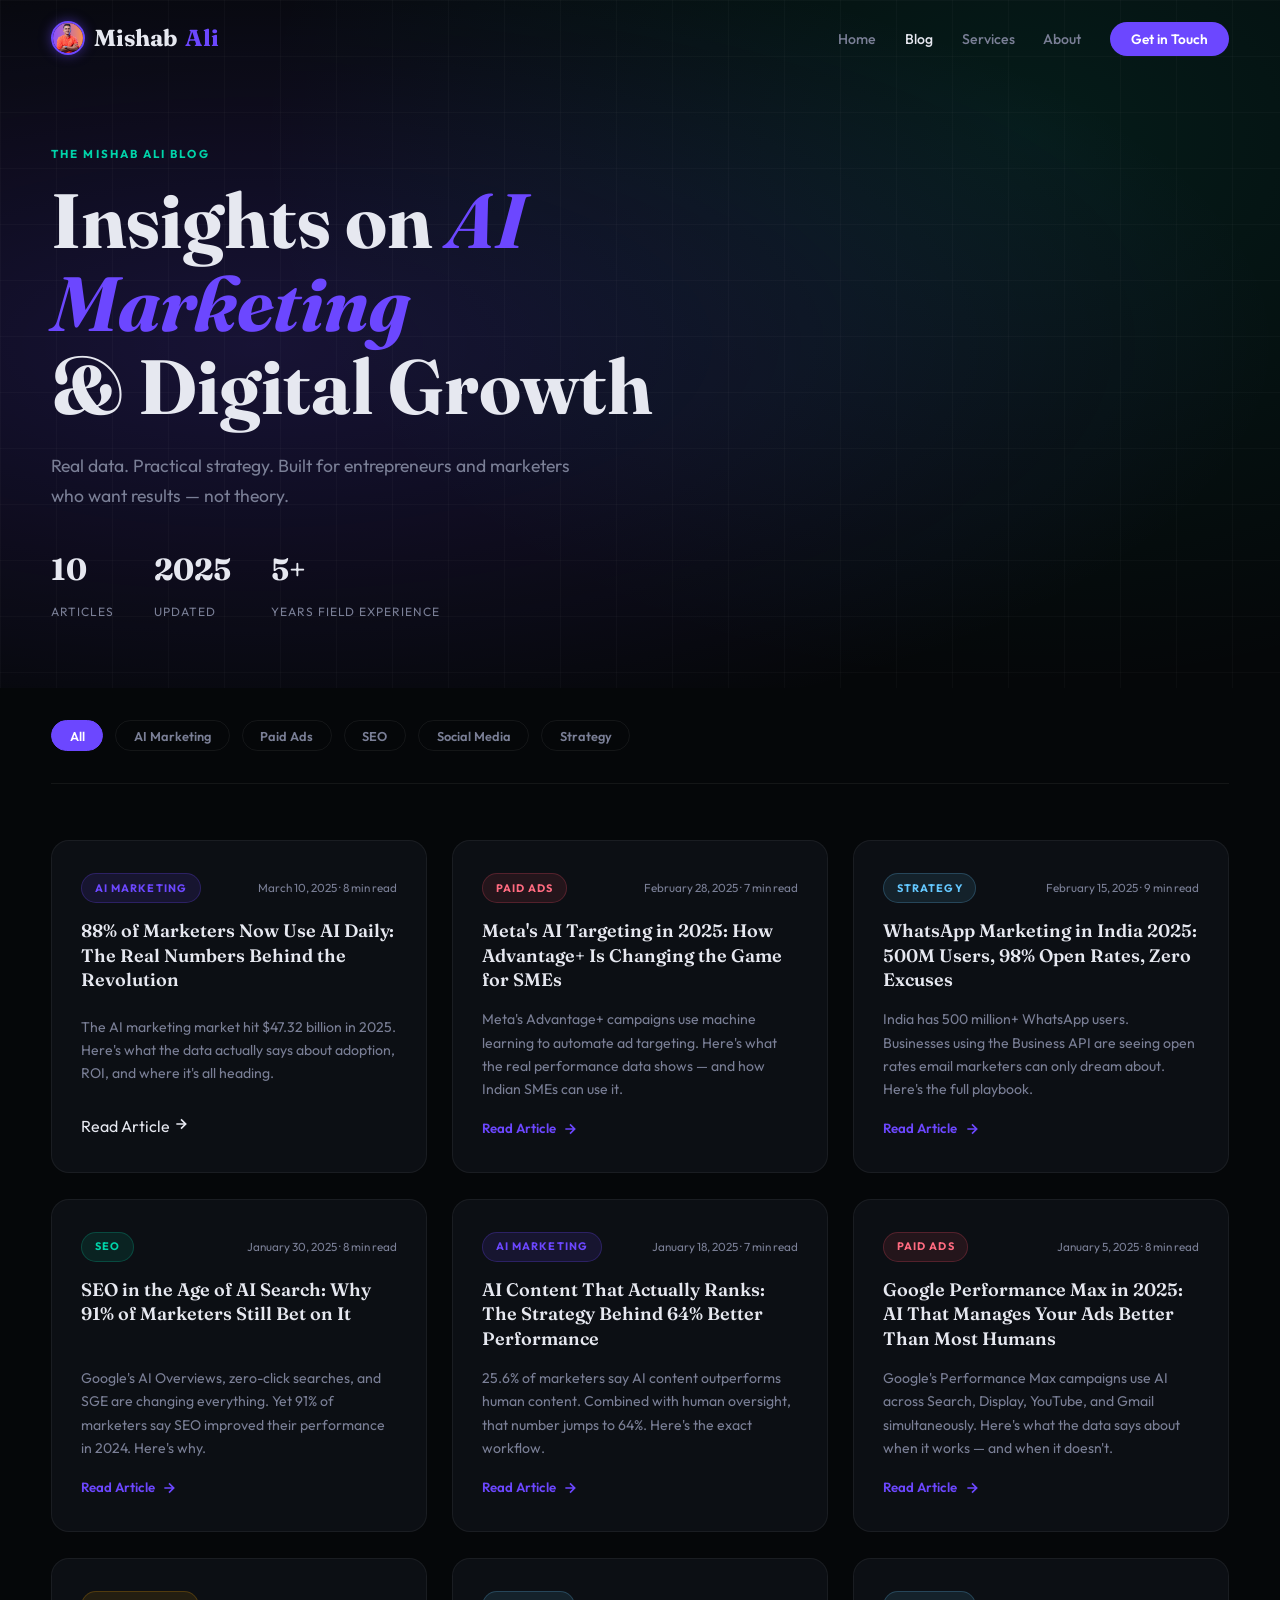
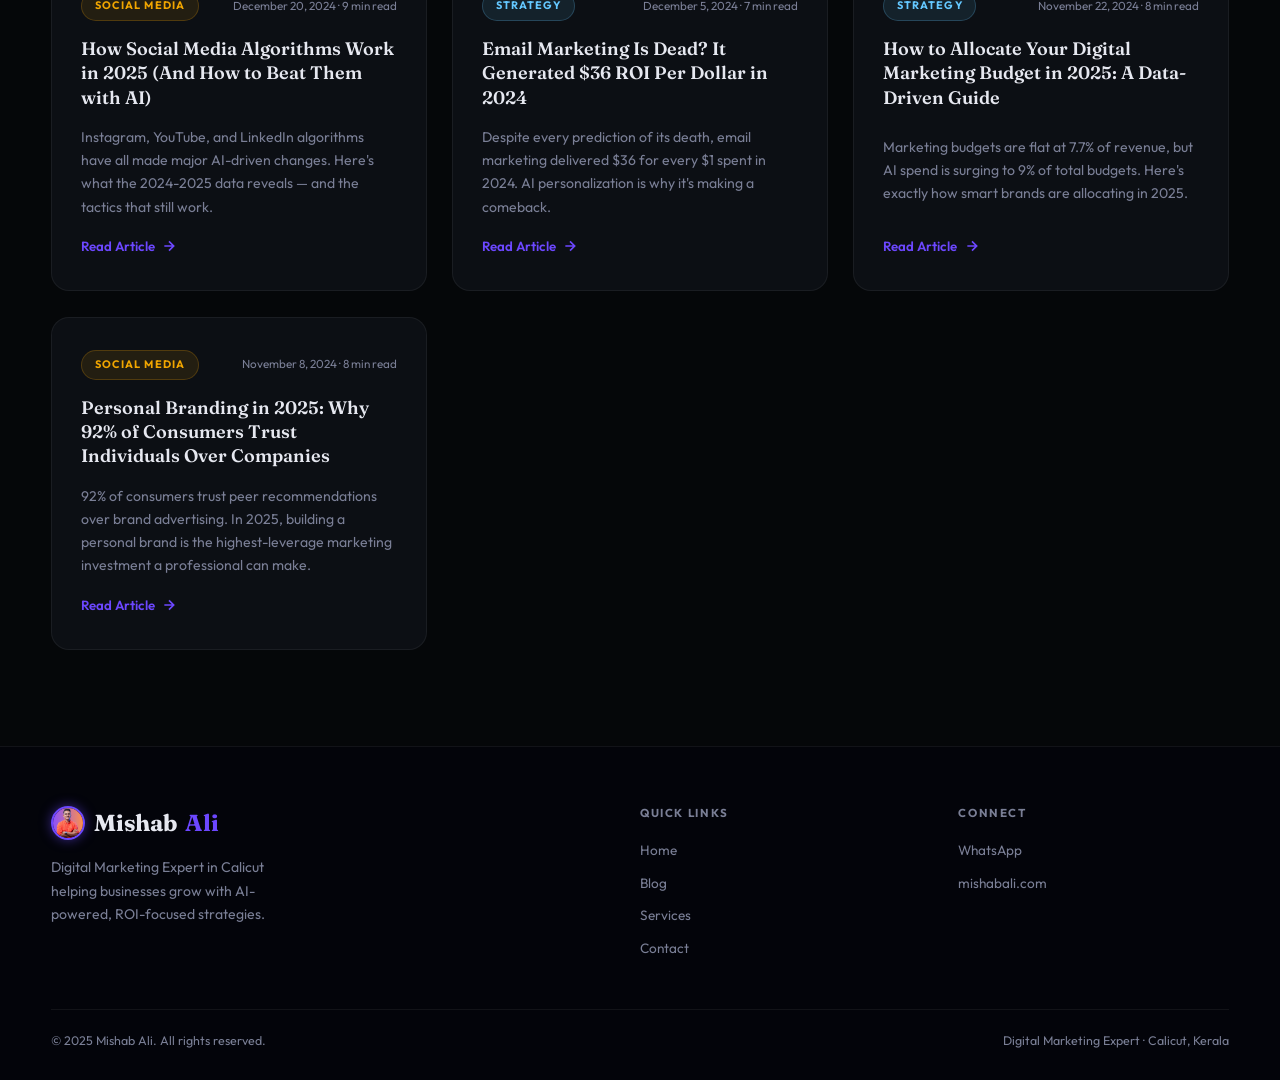
==== blog/index.html @ e7c18b3e "Update index.html ai marketing" ====
<!DOCTYPE html>
<html lang="en">
<head>
<meta charset="UTF-8"/>
<meta name="viewport" content="width=device-width,initial-scale=1.0"/>
<meta name="description" content="Digital marketing insights, AI marketing strategies, and growth tactics from Mishab Ali — Digital Marketing Expert in Calicut, Kerala."/>
<meta name="keywords" content="digital marketing blog calicut, AI marketing blog kerala, digital marketing tips india"/>
<meta property="og:title" content="Blog – Mishab Ali | Digital Marketing Expert Calicut"/>
<meta property="og:description" content="AI marketing, SEO, Meta Ads, WhatsApp marketing insights backed by real data."/>
<title>Blog | Mishab Ali – Digital Marketing Expert in Calicut</title>
<link rel="icon" type="image/png" href="[data-uri]"/>
<link rel="preconnect" href="https://fonts.googleapis.com"/>
<link href="https://fonts.googleapis.com/css2?family=Fraunces:ital,opsz,wght@0,9..144,300;0,9..144,600;0,9..144,700;1,9..144,400&family=Outfit:wght@300;400;500;600;700&display=swap" rel="stylesheet"/>

<style>
@import url('https://fonts.googleapis.com/css2?family=Fraunces:ital,opsz,wght@0,9..144,300;0,9..144,600;0,9..144,700;1,9..144,300;1,9..144,400&family=Outfit:wght@300;400;500;600;700&display=swap');

:root {
  --bg: #050709;
  --surface: #0c0f14;
  --surface2: #111520;
  --accent: #6c47ff;
  --accent2: #00d4aa;
  --gold: #f0a500;
  --text: #e6e8f0;
  --muted: #7a7f96;
  --border: rgba(255,255,255,0.06);
  --font-serif: 'Fraunces', Georgia, serif;
  --font-sans: 'Outfit', sans-serif;
  --r: 14px;
  --t: 0.28s ease;
}

*,*::before,*::after{box-sizing:border-box;margin:0;padding:0}
html{scroll-behavior:smooth}
body{background:var(--bg);color:var(--text);font-family:var(--font-sans);line-height:1.75;overflow-x:hidden}
a{color:inherit;text-decoration:none}
img{max-width:100%;display:block}
ul{list-style:none}

.container{width:92%;max-width:1180px;margin:0 auto}

/* NAV */
.navbar{
  position:fixed;top:0;left:0;right:0;z-index:999;
  padding:1.1rem 0;
  transition:var(--t);
}
.navbar.scrolled{
  background:rgba(5,7,9,0.94);
  backdrop-filter:blur(18px);
  border-bottom:1px solid var(--border);
  padding:0.7rem 0;
}
.nav-inner{
  width:92%;max-width:1180px;margin:0 auto;
  display:flex;align-items:center;justify-content:space-between;
}
.logo{
  font-family:var(--font-serif);font-size:1.45rem;font-weight:700;
  color:var(--text);display:flex;align-items:center;gap:0.55rem;
  letter-spacing:-0.01em;
}
.logo span{color:var(--accent)}
.logo-av{
  width:34px;height:34px;border-radius:50%;
  object-fit:cover;object-position:top;
  border:2px solid var(--accent);
  box-shadow:0 0 12px rgba(108,71,255,0.5);
}
.nav-links{display:flex;align-items:center;gap:1.8rem}
.nav-links a{font-size:0.88rem;font-weight:500;color:var(--muted);transition:color var(--t)}
.nav-links a:hover,.nav-links a.active{color:var(--text)}
.nav-cta{
  background:var(--accent)!important;color:#fff!important;
  padding:0.5rem 1.3rem;border-radius:50px;
  font-weight:600!important;font-size:0.85rem!important;
}
.nav-cta:hover{background:#7e5fff!important}

.hamburger{display:none;flex-direction:column;gap:5px;background:none;border:none;cursor:pointer;padding:.5rem}
.hamburger span{display:block;width:22px;height:2px;background:var(--text);border-radius:2px;transition:var(--t)}

/* FOOTER */
.footer{background:#03040a;border-top:1px solid var(--border);padding:3.5rem 0 1.8rem}
.footer-inner{
  display:grid;grid-template-columns:2fr 1fr 1fr;gap:3rem;margin-bottom:2.5rem;
}
.footer-brand p{color:var(--muted);font-size:0.88rem;margin-top:.8rem;max-width:260px;line-height:1.65}
.footer-col h5{
  font-family:var(--font-sans);font-size:0.72rem;font-weight:700;
  text-transform:uppercase;letter-spacing:0.14em;color:var(--muted);margin-bottom:1rem;
}
.footer-col a{display:block;color:var(--muted);font-size:0.85rem;margin-bottom:.55rem;transition:color var(--t)}
.footer-col a:hover{color:var(--accent2)}
.footer-bottom{
  border-top:1px solid var(--border);padding-top:1.2rem;
  display:flex;justify-content:space-between;align-items:center;
  color:var(--muted);font-size:0.78rem;flex-wrap:wrap;gap:.5rem;
}

/* UTILS */
.btn{
  display:inline-flex;align-items:center;gap:.45rem;
  padding:.8rem 1.8rem;border-radius:50px;
  font-family:var(--font-sans);font-weight:600;font-size:.9rem;
  cursor:pointer;transition:var(--t);border:2px solid transparent;
}
.btn-accent{background:var(--accent);color:#fff;box-shadow:0 0 28px rgba(108,71,255,.3)}
.btn-accent:hover{background:#7e5fff;transform:translateY(-2px)}
.btn-ghost{border-color:rgba(255,255,255,.15);color:var(--text)}
.btn-ghost:hover{border-color:var(--accent);color:var(--accent);transform:translateY(-2px)}

.tag{
  display:inline-block;padding:.28rem .8rem;border-radius:50px;
  font-size:.68rem;font-weight:700;letter-spacing:.1em;text-transform:uppercase;
}
.tag-ai{background:rgba(108,71,255,.12);color:var(--accent);border:1px solid rgba(108,71,255,.25)}
.tag-seo{background:rgba(0,212,170,.1);color:var(--accent2);border:1px solid rgba(0,212,170,.22)}
.tag-social{background:rgba(240,165,0,.1);color:var(--gold);border:1px solid rgba(240,165,0,.22)}
.tag-ads{background:rgba(255,80,100,.1);color:#ff6b80;border:1px solid rgba(255,80,100,.22)}
.tag-strategy{background:rgba(100,200,255,.1);color:#64c8ff;border:1px solid rgba(100,200,255,.22)}

@keyframes fadeUp{from{opacity:0;transform:translateY(22px)}to{opacity:1;transform:none}}
.reveal{opacity:0;transform:translateY(28px);transition:opacity .65s ease,transform .65s ease}
.reveal.in{opacity:1;transform:none}

@media(max-width:768px){
  .nav-links{
    position:fixed;top:0;right:-100%;width:270px;height:100vh;
    background:rgba(5,7,9,.97);backdrop-filter:blur(20px);
    flex-direction:column;justify-content:center;padding:2rem;
    transition:right var(--t);border-left:1px solid var(--border);
  }
  .nav-links.open{right:0}
  .hamburger{display:flex;z-index:1001}
  .footer-inner{grid-template-columns:1fr 1fr}
}
@media(max-width:500px){.footer-inner{grid-template-columns:1fr}}
</style>

<style>
/* PAGE HERO */
.page-hero {
  min-height: 52vh;
  display: flex; align-items: flex-end;
  padding: 9rem 0 4rem;
  position: relative; overflow: hidden;
}
.hero-noise {
  position: absolute; inset: 0; z-index: 0;
  background:
    radial-gradient(ellipse 80% 60% at 20% 50%, rgba(108,71,255,0.18), transparent),
    radial-gradient(ellipse 60% 80% at 80% 20%, rgba(0,212,170,0.1), transparent);
  pointer-events: none;
}
.hero-grid {
  position: absolute; inset: 0; z-index: 0;
  background-image:
    linear-gradient(rgba(255,255,255,0.025) 1px, transparent 1px),
    linear-gradient(90deg, rgba(255,255,255,0.025) 1px, transparent 1px);
  background-size: 56px 56px;
}
.page-hero .container { position: relative; z-index: 1; }
.hero-eyebrow {
  font-size: .72rem; font-weight: 700; letter-spacing: .18em;
  text-transform: uppercase; color: var(--accent2); margin-bottom: 1rem; display: block;
}
.page-hero h1 {
  font-family: var(--font-serif); font-size: clamp(2.6rem, 6vw, 5rem);
  font-weight: 700; line-height: 1.08; margin-bottom: 1.4rem;
  max-width: 700px;
}
.page-hero h1 em { font-style: italic; color: var(--accent); }
.hero-sub {
  font-size: 1.1rem; color: var(--muted); max-width: 540px; line-height: 1.7; margin-bottom: 2rem;
}
.hero-stats {
  display: flex; gap: 2.5rem; flex-wrap: wrap;
}
.hs { text-align: left; }
.hs strong { display: block; font-family: var(--font-serif); font-size: 1.9rem; font-weight: 700; color: var(--text); }
.hs span { font-size: .75rem; color: var(--muted); text-transform: uppercase; letter-spacing: .08em; }

/* FILTER BAR */
.filter-bar {
  padding: 2rem 0;
  border-bottom: 1px solid var(--border);
  display: flex; align-items: center; gap: .75rem; flex-wrap: wrap;
}
.filter-btn {
  padding: .4rem 1.1rem; border-radius: 50px; font-size: .8rem; font-weight: 600;
  cursor: pointer; border: 1px solid var(--border); background: transparent;
  color: var(--muted); transition: var(--t); font-family: var(--font-sans);
}
.filter-btn.active, .filter-btn:hover {
  background: var(--accent); border-color: var(--accent); color: #fff;
}

/* GRID */
.blog-section { padding: 3.5rem 0 6rem; }
.grid {
  display: grid; grid-template-columns: repeat(3, 1fr); gap: 1.6rem;
}

/* CARD */
.blog-card {
  background: var(--surface); border: 1px solid var(--border);
  border-radius: 18px; padding: 2rem 1.8rem;
  display: flex; flex-direction: column; gap: 1rem;
  transition: var(--t); position: relative; overflow: hidden;
}
.blog-card::after {
  content:''; position:absolute; inset:0; border-radius:18px;
  background: linear-gradient(135deg, rgba(108,71,255,.06), transparent);
  opacity: 0; transition: opacity var(--t);
}
.blog-card:hover { border-color: rgba(108,71,255,.35); transform: translateY(-5px); box-shadow: 0 24px 60px rgba(0,0,0,.35); }
.blog-card:hover::after { opacity:1; }
.card-top { display: flex; align-items: center; justify-content: space-between; flex-wrap: wrap; gap: .5rem; }
.card-meta { font-size: .73rem; color: var(--muted); }
.card-title { font-family: var(--font-serif); font-size: 1.13rem; font-weight: 600; line-height: 1.35; flex: 1; }
.card-title a { transition: color var(--t); }
.card-title a:hover { color: var(--accent); }
.card-desc { color: var(--muted); font-size: .88rem; line-height: 1.65; flex: 1; }
.read-link {
  display: inline-flex; align-items: center; gap: .4rem;
  font-size: .83rem; font-weight: 600; color: var(--accent);
  transition: gap var(--t);
}
.read-link:hover { gap: .7rem; }

/* RESPONSIVE */
@media(max-width:900px) { .grid { grid-template-columns: repeat(2,1fr); } }
@media(max-width:580px) { .grid { grid-template-columns: 1fr; } .hero-stats { gap: 1.5rem; } }
</style>
</head>
<body>

<nav class="navbar" id="navbar">
  <div class="nav-inner">
    <a href="https://mishabali.com" class="logo">
      <img src="[data-uri]" class="logo-av" alt="Mishab Ali"/>
      Mishab<span>Ali</span>
    </a>
    <ul class="nav-links" id="navLinks">
      <li><a href="https://mishabali.com">Home</a></li>
      <li><a href="https://mishabali.com/blog" class="active">Blog</a></li>
      <li><a href="https://mishabali.com/#services">Services</a></li>
      <li><a href="https://mishabali.com/#about">About</a></li>
      <li><a href="https://mishabali.com/contact" class="nav-cta">Get in Touch</a></li>
    </ul>
    <button class="hamburger" id="hamburger" aria-label="Menu">
      <span></span><span></span><span></span>
    </button>
  </div>
</nav>


<section class="page-hero">
  <div class="hero-noise"></div>
  <div class="hero-grid"></div>
  <div class="container">
    <span class="hero-eyebrow">The Mishab Ali Blog</span>
    <h1>Insights on <em>AI Marketing</em><br/>& Digital Growth</h1>
    <p class="hero-sub">Real data. Practical strategy. Built for entrepreneurs and marketers who want results — not theory.</p>
    <div class="hero-stats">
      <div class="hs"><strong>10</strong><span>Articles</span></div>
      <div class="hs"><strong>2025</strong><span>Updated</span></div>
      <div class="hs"><strong>5+</strong><span>Years Field Experience</span></div>
    </div>
  </div>
</section>

<div class="container">
  <div class="filter-bar">
    <button class="filter-btn active">All</button>
    <button class="filter-btn">AI Marketing</button>
    <button class="filter-btn">Paid Ads</button>
    <button class="filter-btn">SEO</button>
    <button class="filter-btn">Social Media</button>
    <button class="filter-btn">Strategy</button>
  </div>
</div>

<section class="blog-section">
  <div class="container">
    <div class="grid">
      
<article class="blog-card reveal" style="animation-delay:0.0s">
  <div class="card-top">
    <span class="tag tag-ai">AI Marketing</span>
    <span class="card-meta">March 10, 2025 · 8 min read</span>
  </div>
  <h2 class="card-title"><a href="https://mishabali.com/blog/ai-marketing-statistics-2025">88% of Marketers Now Use AI Daily: The Real Numbers Behind the Revolution</a></h2>
  <p class="card-desc">The AI marketing market hit $47.32 billion in 2025. Here's what the data actually says about adoption, ROI, and where it's all heading.</p>
  <a href="https://mishabali.com/blog/ai-marketing-statistics-2025" class="/aimarketing.html">
    Read Article
    <svg width="16" height="16" viewBox="0 0 24 24" fill="none" stroke="currentColor" stroke-width="2.5"><path d="M5 12h14M12 5l7 7-7 7"/></svg>
  </a>
</article>

<article class="blog-card reveal" style="animation-delay:0.07s">
  <div class="card-top">
    <span class="tag tag-ads">Paid Ads</span>
    <span class="card-meta">February 28, 2025 · 7 min read</span>
  </div>
  <h2 class="card-title"><a href="https://mishabali.com/blog/meta-ads-ai-targeting-2025">Meta's AI Targeting in 2025: How Advantage+ Is Changing the Game for SMEs</a></h2>
  <p class="card-desc">Meta's Advantage+ campaigns use machine learning to automate ad targeting. Here's what the real performance data shows — and how Indian SMEs can use it.</p>
  <a href="https://mishabali.com/blog/meta-ads-ai-targeting-2025" class="read-link">
    Read Article
    <svg width="16" height="16" viewBox="0 0 24 24" fill="none" stroke="currentColor" stroke-width="2.5"><path d="M5 12h14M12 5l7 7-7 7"/></svg>
  </a>
</article>

<article class="blog-card reveal" style="animation-delay:0.14s">
  <div class="card-top">
    <span class="tag tag-strategy">Strategy</span>
    <span class="card-meta">February 15, 2025 · 9 min read</span>
  </div>
  <h2 class="card-title"><a href="https://mishabali.com/blog/whatsapp-marketing-automation-india">WhatsApp Marketing in India 2025: 500M Users, 98% Open Rates, Zero Excuses</a></h2>
  <p class="card-desc">India has 500 million+ WhatsApp users. Businesses using the Business API are seeing open rates email marketers can only dream about. Here's the full playbook.</p>
  <a href="https://mishabali.com/blog/whatsapp-marketing-automation-india" class="read-link">
    Read Article
    <svg width="16" height="16" viewBox="0 0 24 24" fill="none" stroke="currentColor" stroke-width="2.5"><path d="M5 12h14M12 5l7 7-7 7"/></svg>
  </a>
</article>

<article class="blog-card reveal" style="animation-delay:0.21000000000000002s">
  <div class="card-top">
    <span class="tag tag-seo">SEO</span>
    <span class="card-meta">January 30, 2025 · 8 min read</span>
  </div>
  <h2 class="card-title"><a href="https://mishabali.com/blog/seo-ai-search-2025">SEO in the Age of AI Search: Why 91% of Marketers Still Bet on It</a></h2>
  <p class="card-desc">Google's AI Overviews, zero-click searches, and SGE are changing everything. Yet 91% of marketers say SEO improved their performance in 2024. Here's why.</p>
  <a href="https://mishabali.com/blog/seo-ai-search-2025" class="read-link">
    Read Article
    <svg width="16" height="16" viewBox="0 0 24 24" fill="none" stroke="currentColor" stroke-width="2.5"><path d="M5 12h14M12 5l7 7-7 7"/></svg>
  </a>
</article>

<article class="blog-card reveal" style="animation-delay:0.28s">
  <div class="card-top">
    <span class="tag tag-ai">AI Marketing</span>
    <span class="card-meta">January 18, 2025 · 7 min read</span>
  </div>
  <h2 class="card-title"><a href="https://mishabali.com/blog/ai-content-marketing-strategy">AI Content That Actually Ranks: The Strategy Behind 64% Better Performance</a></h2>
  <p class="card-desc">25.6% of marketers say AI content outperforms human content. Combined with human oversight, that number jumps to 64%. Here's the exact workflow.</p>
  <a href="https://mishabali.com/blog/ai-content-marketing-strategy" class="read-link">
    Read Article
    <svg width="16" height="16" viewBox="0 0 24 24" fill="none" stroke="currentColor" stroke-width="2.5"><path d="M5 12h14M12 5l7 7-7 7"/></svg>
  </a>
</article>

<article class="blog-card reveal" style="animation-delay:0.35000000000000003s">
  <div class="card-top">
    <span class="tag tag-ads">Paid Ads</span>
    <span class="card-meta">January 5, 2025 · 8 min read</span>
  </div>
  <h2 class="card-title"><a href="https://mishabali.com/blog/google-ads-ai-pmax-campaigns">Google Performance Max in 2025: AI That Manages Your Ads Better Than Most Humans</a></h2>
  <p class="card-desc">Google's Performance Max campaigns use AI across Search, Display, YouTube, and Gmail simultaneously. Here's what the data says about when it works — and when it doesn't.</p>
  <a href="https://mishabali.com/blog/google-ads-ai-pmax-campaigns" class="read-link">
    Read Article
    <svg width="16" height="16" viewBox="0 0 24 24" fill="none" stroke="currentColor" stroke-width="2.5"><path d="M5 12h14M12 5l7 7-7 7"/></svg>
  </a>
</article>

<article class="blog-card reveal" style="animation-delay:0.42000000000000004s">
  <div class="card-top">
    <span class="tag tag-social">Social Media</span>
    <span class="card-meta">December 20, 2024 · 9 min read</span>
  </div>
  <h2 class="card-title"><a href="https://mishabali.com/blog/social-media-algorithm-2025">How Social Media Algorithms Work in 2025 (And How to Beat Them with AI)</a></h2>
  <p class="card-desc">Instagram, YouTube, and LinkedIn algorithms have all made major AI-driven changes. Here's what the 2024-2025 data reveals — and the tactics that still work.</p>
  <a href="https://mishabali.com/blog/social-media-algorithm-2025" class="read-link">
    Read Article
    <svg width="16" height="16" viewBox="0 0 24 24" fill="none" stroke="currentColor" stroke-width="2.5"><path d="M5 12h14M12 5l7 7-7 7"/></svg>
  </a>
</article>

<article class="blog-card reveal" style="animation-delay:0.49000000000000005s">
  <div class="card-top">
    <span class="tag tag-strategy">Strategy</span>
    <span class="card-meta">December 5, 2024 · 7 min read</span>
  </div>
  <h2 class="card-title"><a href="https://mishabali.com/blog/email-marketing-ai-personalization">Email Marketing Is Dead? It Generated $36 ROI Per Dollar in 2024</a></h2>
  <p class="card-desc">Despite every prediction of its death, email marketing delivered $36 for every $1 spent in 2024. AI personalization is why it's making a comeback.</p>
  <a href="https://mishabali.com/blog/email-marketing-ai-personalization" class="read-link">
    Read Article
    <svg width="16" height="16" viewBox="0 0 24 24" fill="none" stroke="currentColor" stroke-width="2.5"><path d="M5 12h14M12 5l7 7-7 7"/></svg>
  </a>
</article>

<article class="blog-card reveal" style="animation-delay:0.56s">
  <div class="card-top">
    <span class="tag tag-strategy">Strategy</span>
    <span class="card-meta">November 22, 2024 · 8 min read</span>
  </div>
  <h2 class="card-title"><a href="https://mishabali.com/blog/digital-marketing-budget-allocation-2025">How to Allocate Your Digital Marketing Budget in 2025: A Data-Driven Guide</a></h2>
  <p class="card-desc">Marketing budgets are flat at 7.7% of revenue, but AI spend is surging to 9% of total budgets. Here's exactly how smart brands are allocating in 2025.</p>
  <a href="https://mishabali.com/blog/digital-marketing-budget-allocation-2025" class="read-link">
    Read Article
    <svg width="16" height="16" viewBox="0 0 24 24" fill="none" stroke="currentColor" stroke-width="2.5"><path d="M5 12h14M12 5l7 7-7 7"/></svg>
  </a>
</article>

<article class="blog-card reveal" style="animation-delay:0.6300000000000001s">
  <div class="card-top">
    <span class="tag tag-social">Social Media</span>
    <span class="card-meta">November 8, 2024 · 8 min read</span>
  </div>
  <h2 class="card-title"><a href="https://mishabali.com/blog/personal-branding-digital-age">Personal Branding in 2025: Why 92% of Consumers Trust Individuals Over Companies</a></h2>
  <p class="card-desc">92% of consumers trust peer recommendations over brand advertising. In 2025, building a personal brand is the highest-leverage marketing investment a professional can make.</p>
  <a href="https://mishabali.com/blog/personal-branding-digital-age" class="read-link">
    Read Article
    <svg width="16" height="16" viewBox="0 0 24 24" fill="none" stroke="currentColor" stroke-width="2.5"><path d="M5 12h14M12 5l7 7-7 7"/></svg>
  </a>
</article>

    </div>
  </div>
</section>

<footer class="footer">
  <div class="container">
    <div class="footer-inner">
      <div class="footer-brand">
        <a href="https://mishabali.com" class="logo">
          <img src="[data-uri]" class="logo-av" alt="Mishab Ali"/>
          Mishab<span>Ali</span>
        </a>
        <p>Digital Marketing Expert in Calicut helping businesses grow with AI-powered, ROI-focused strategies.</p>
      </div>
      <div class="footer-col">
        <h5>Quick Links</h5>
        <a href="https://mishabali.com">Home</a>
        <a href="https://mishabali.com/blog">Blog</a>
        <a href="https://mishabali.com/#services">Services</a>
        <a href="https://mishabali.com/contact">Contact</a>
      </div>
      <div class="footer-col">
        <h5>Connect</h5>
        <a href="https://wa.me/919747407450" target="_blank">WhatsApp</a>
        <a href="https://mishabali.com" target="_blank">mishabali.com</a>
      </div>
    </div>
    <div class="footer-bottom">
      <span>© 2025 Mishab Ali. All rights reserved.</span>
      <span>Digital Marketing Expert · Calicut, Kerala</span>
    </div>
  </div>
</footer>

<script>
const nb=document.getElementById('navbar');
window.addEventListener('scroll',()=>nb.classList.toggle('scrolled',scrollY>50),{passive:true});
const hb=document.getElementById('hamburger'),nl=document.getElementById('navLinks');
if(hb&&nl){hb.addEventListener('click',()=>nl.classList.toggle('open'));nl.querySelectorAll('a').forEach(a=>a.addEventListener('click',()=>nl.classList.remove('open')));}
document.querySelectorAll('.reveal').forEach(el=>{new IntersectionObserver(([e])=>{if(e.isIntersecting)el.classList.add('in');},{threshold:.1}).observe(el);});
// Filter buttons
document.querySelectorAll('.filter-btn').forEach(btn=>{
  btn.addEventListener('click',()=>{
    document.querySelectorAll('.filter-btn').forEach(b=>b.classList.remove('active'));
    btn.classList.add('active');
  });
});
</script>
</body>
</html>
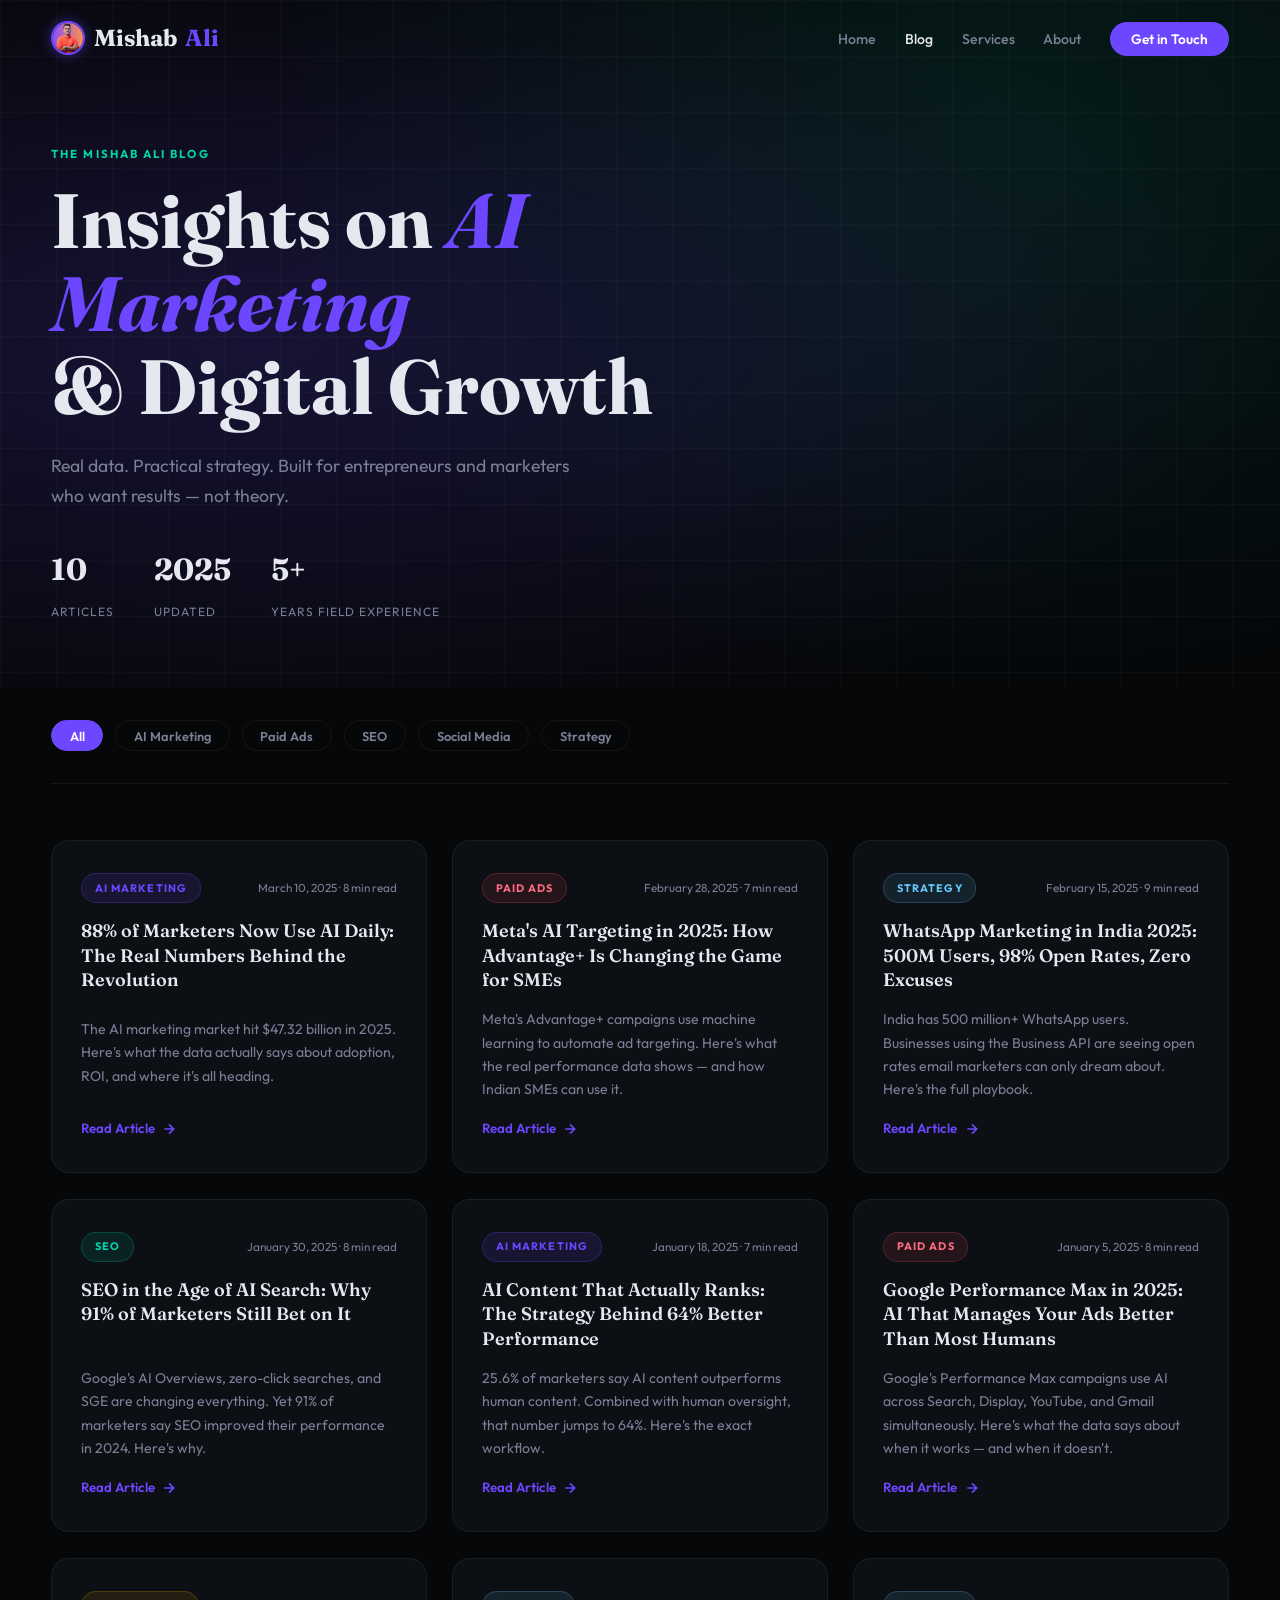
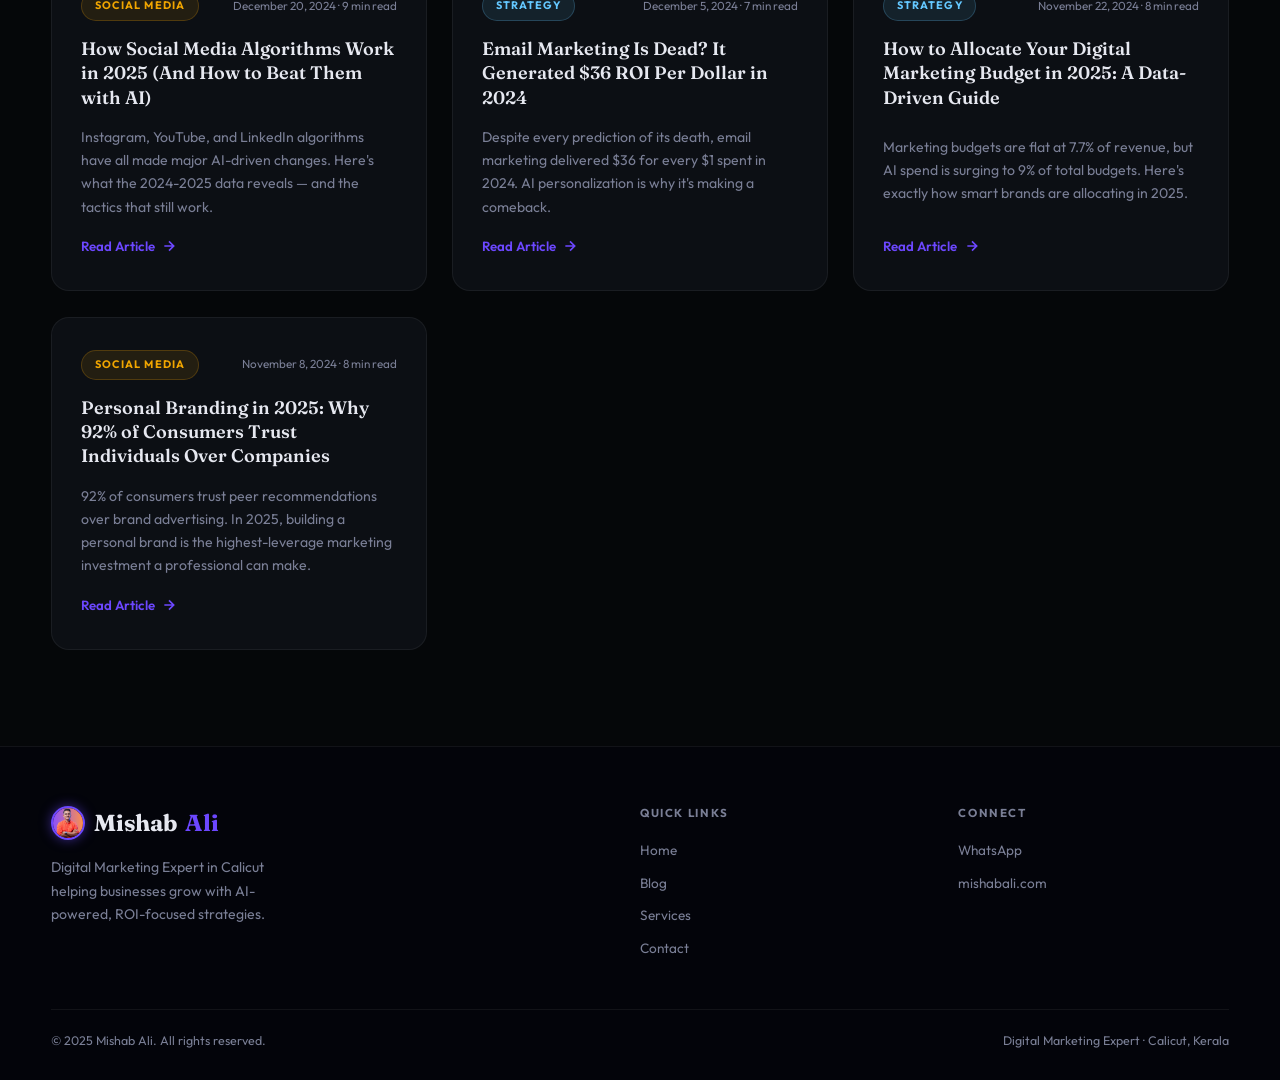
==== commit ab0aefea: "Fix Blog Links" ====
--- a/blog/index.html
+++ b/blog/index.html
@@ -239,16 +239,16 @@
 
 <nav class="navbar" id="navbar">
   <div class="nav-inner">
-    <a href="https://mishabali.com" class="logo">
+    <a href="../index.html" class="logo">
       <img src="[data-uri]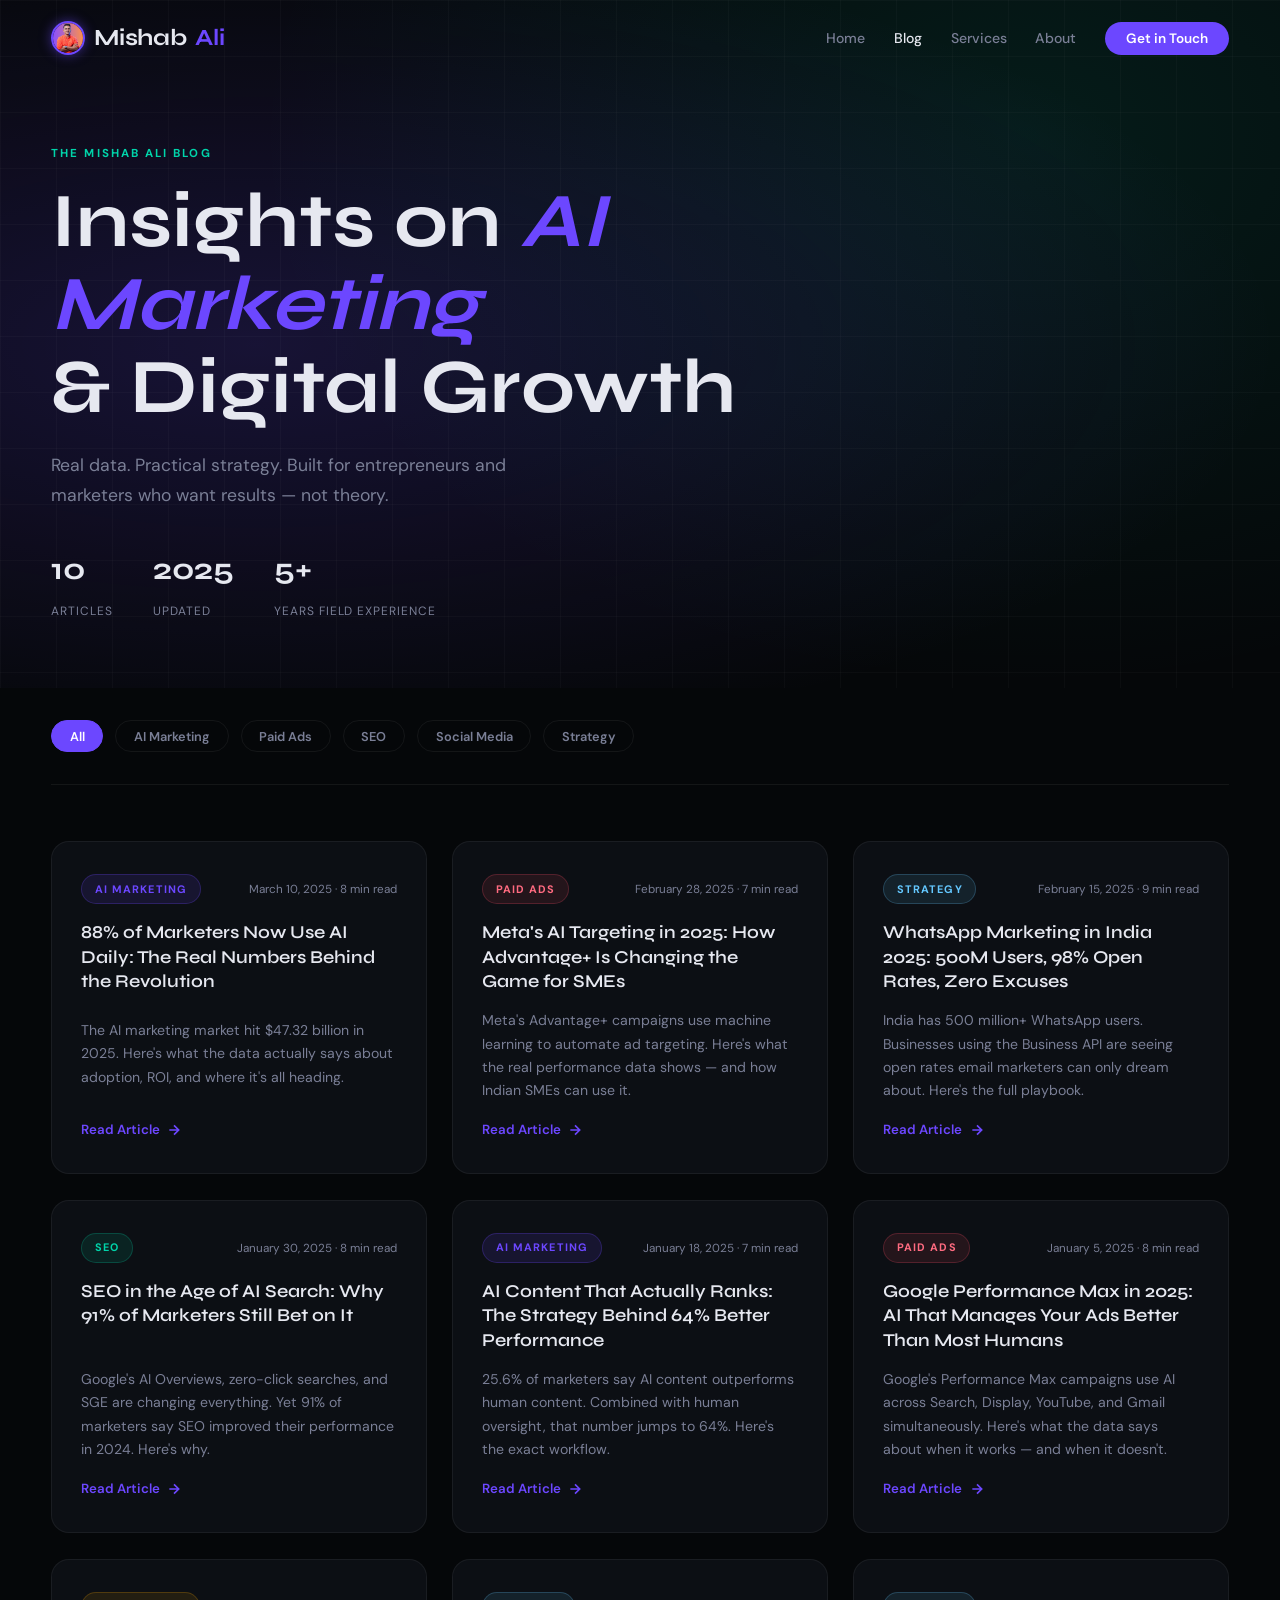
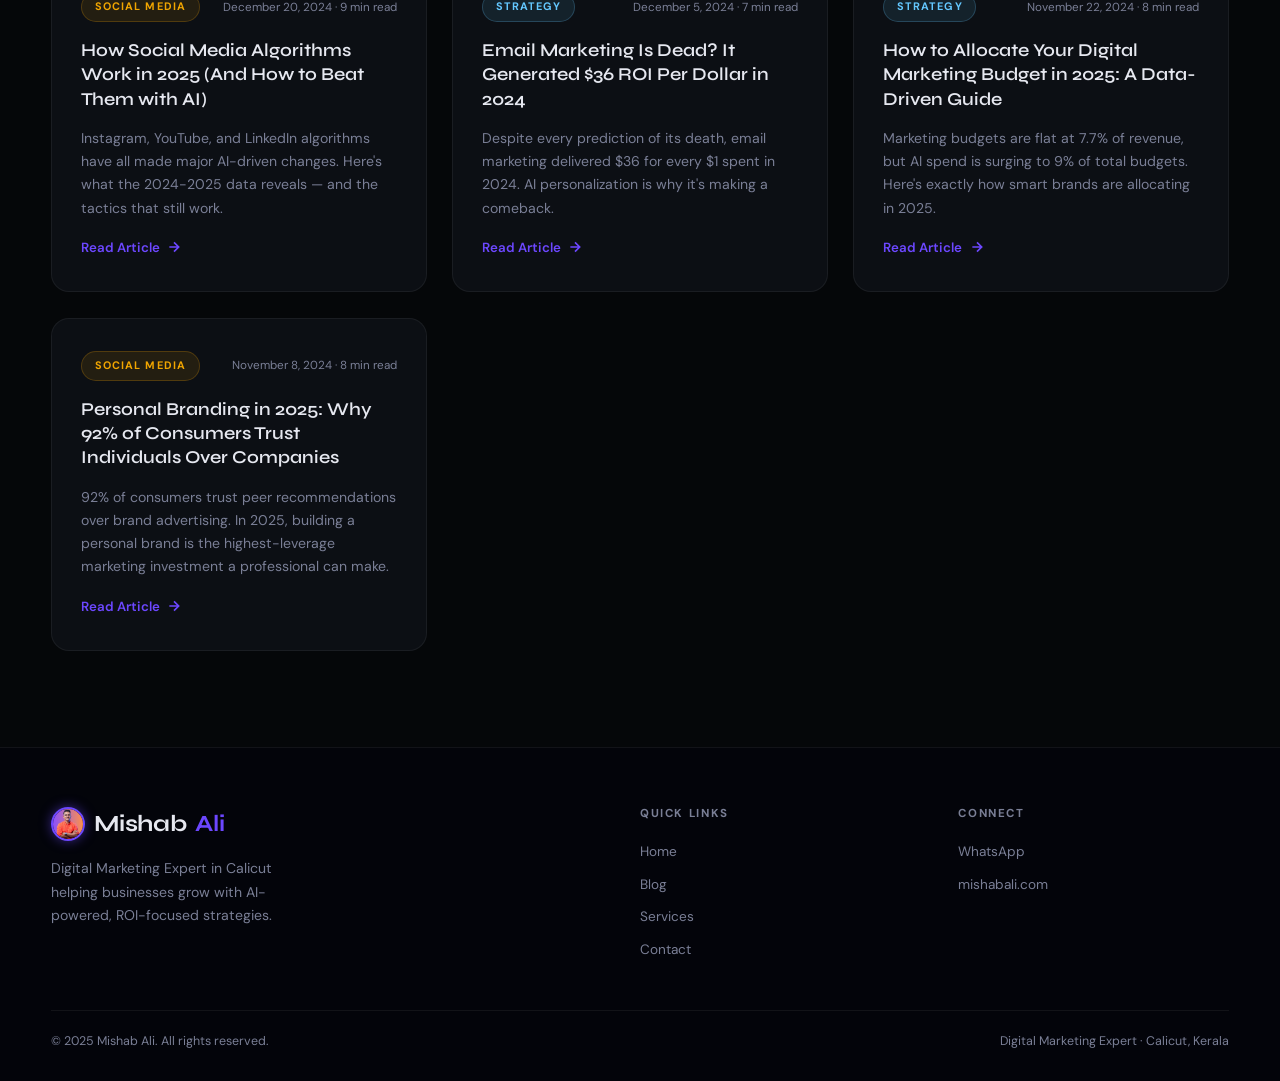
==== commit eb2100fb: "Minor Fixes" ====
--- a/blog/index.html
+++ b/blog/index.html
@@ -1,4 +1,4 @@
-<!DOCTYPE html>
+﻿<!DOCTYPE html>
 <html lang="en">
 <head>
 <meta charset="UTF-8"/>
@@ -8,12 +8,12 @@
 <meta property="og:title" content="Blog – Mishab Ali | Digital Marketing Expert Calicut"/>
 <meta property="og:description" content="AI marketing, SEO, Meta Ads, WhatsApp marketing insights backed by real data."/>
 <title>Blog | Mishab Ali – Digital Marketing Expert in Calicut</title>
-<link rel="icon" type="image/png" href="[data-uri]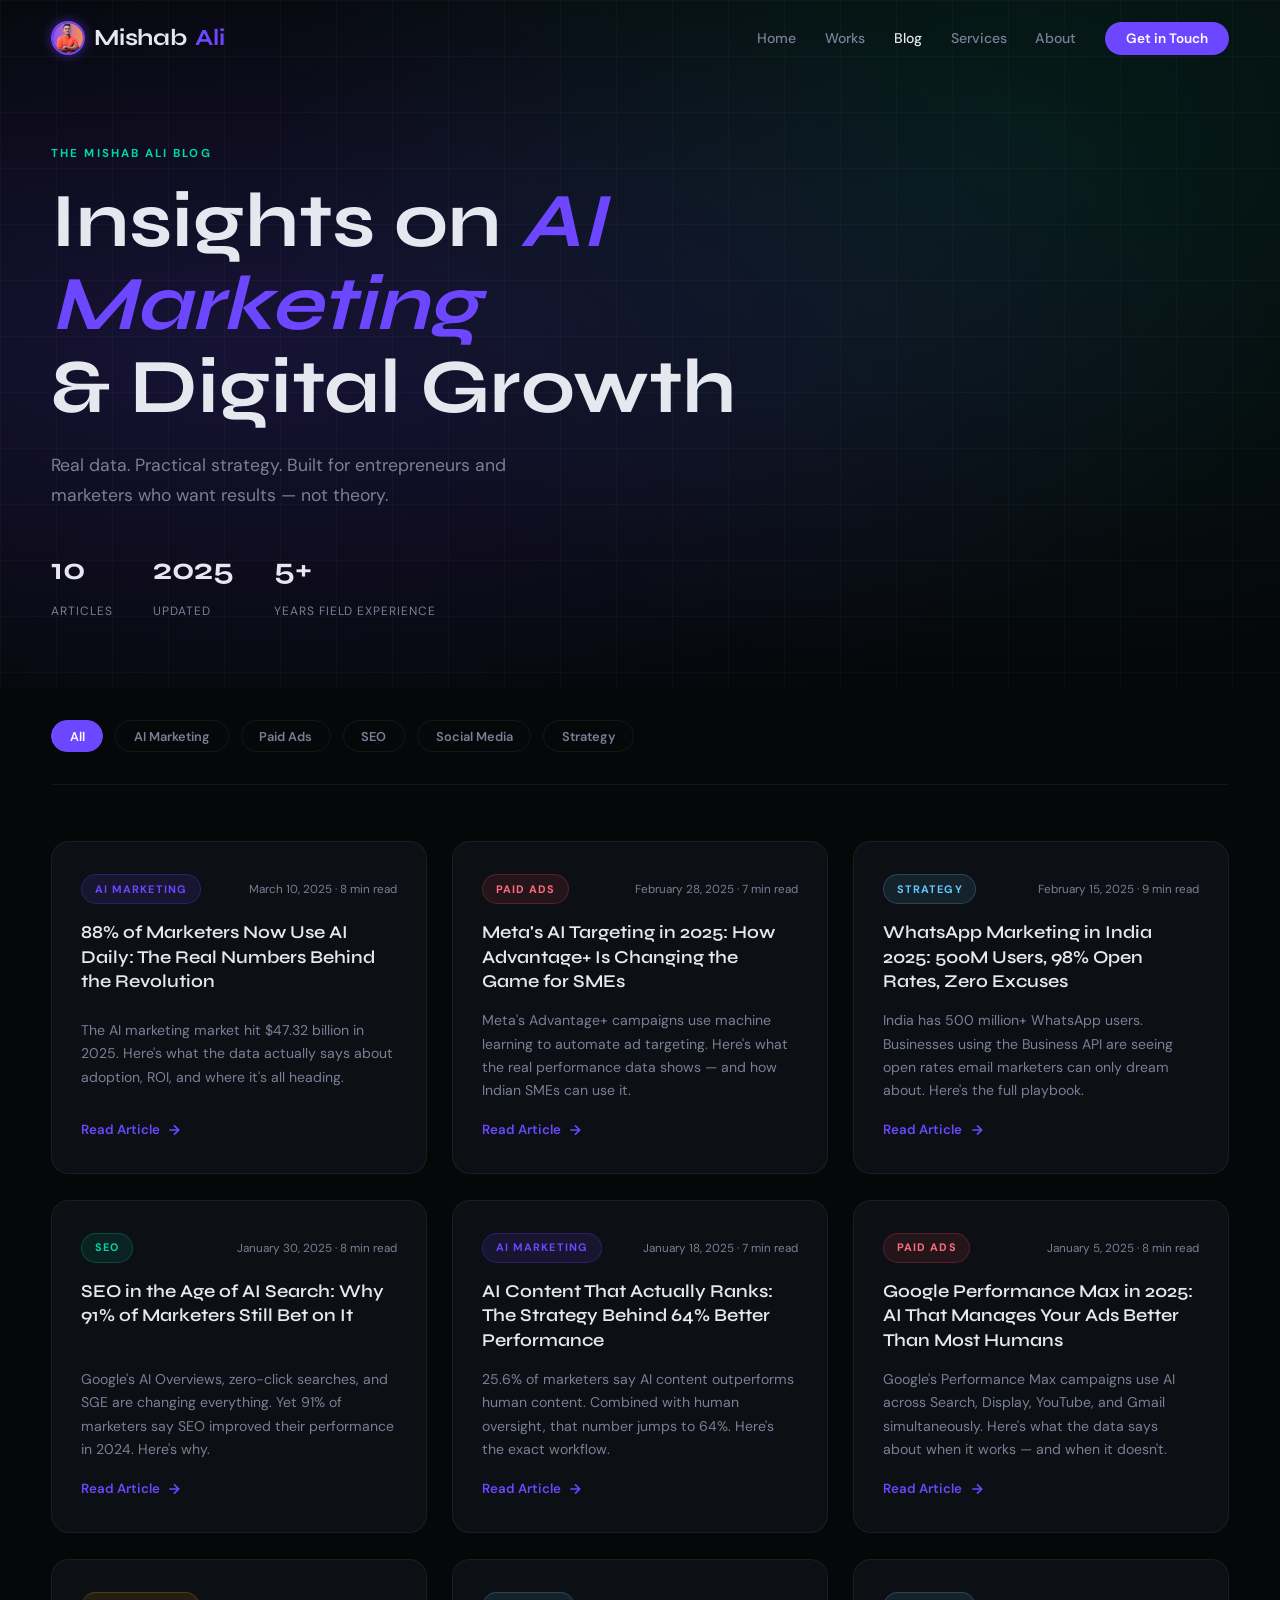
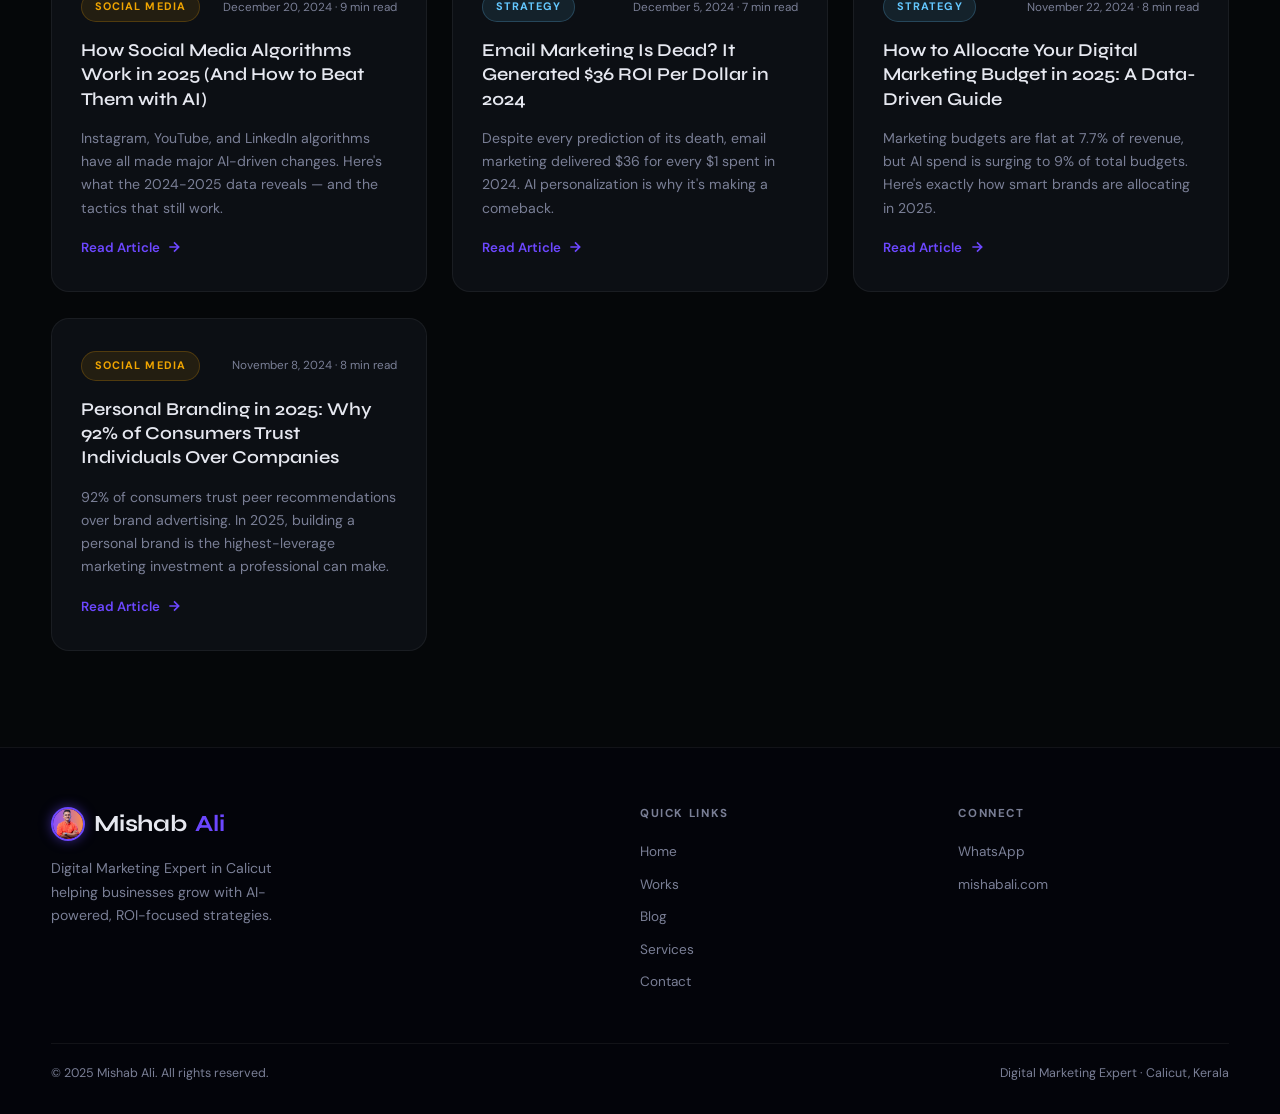
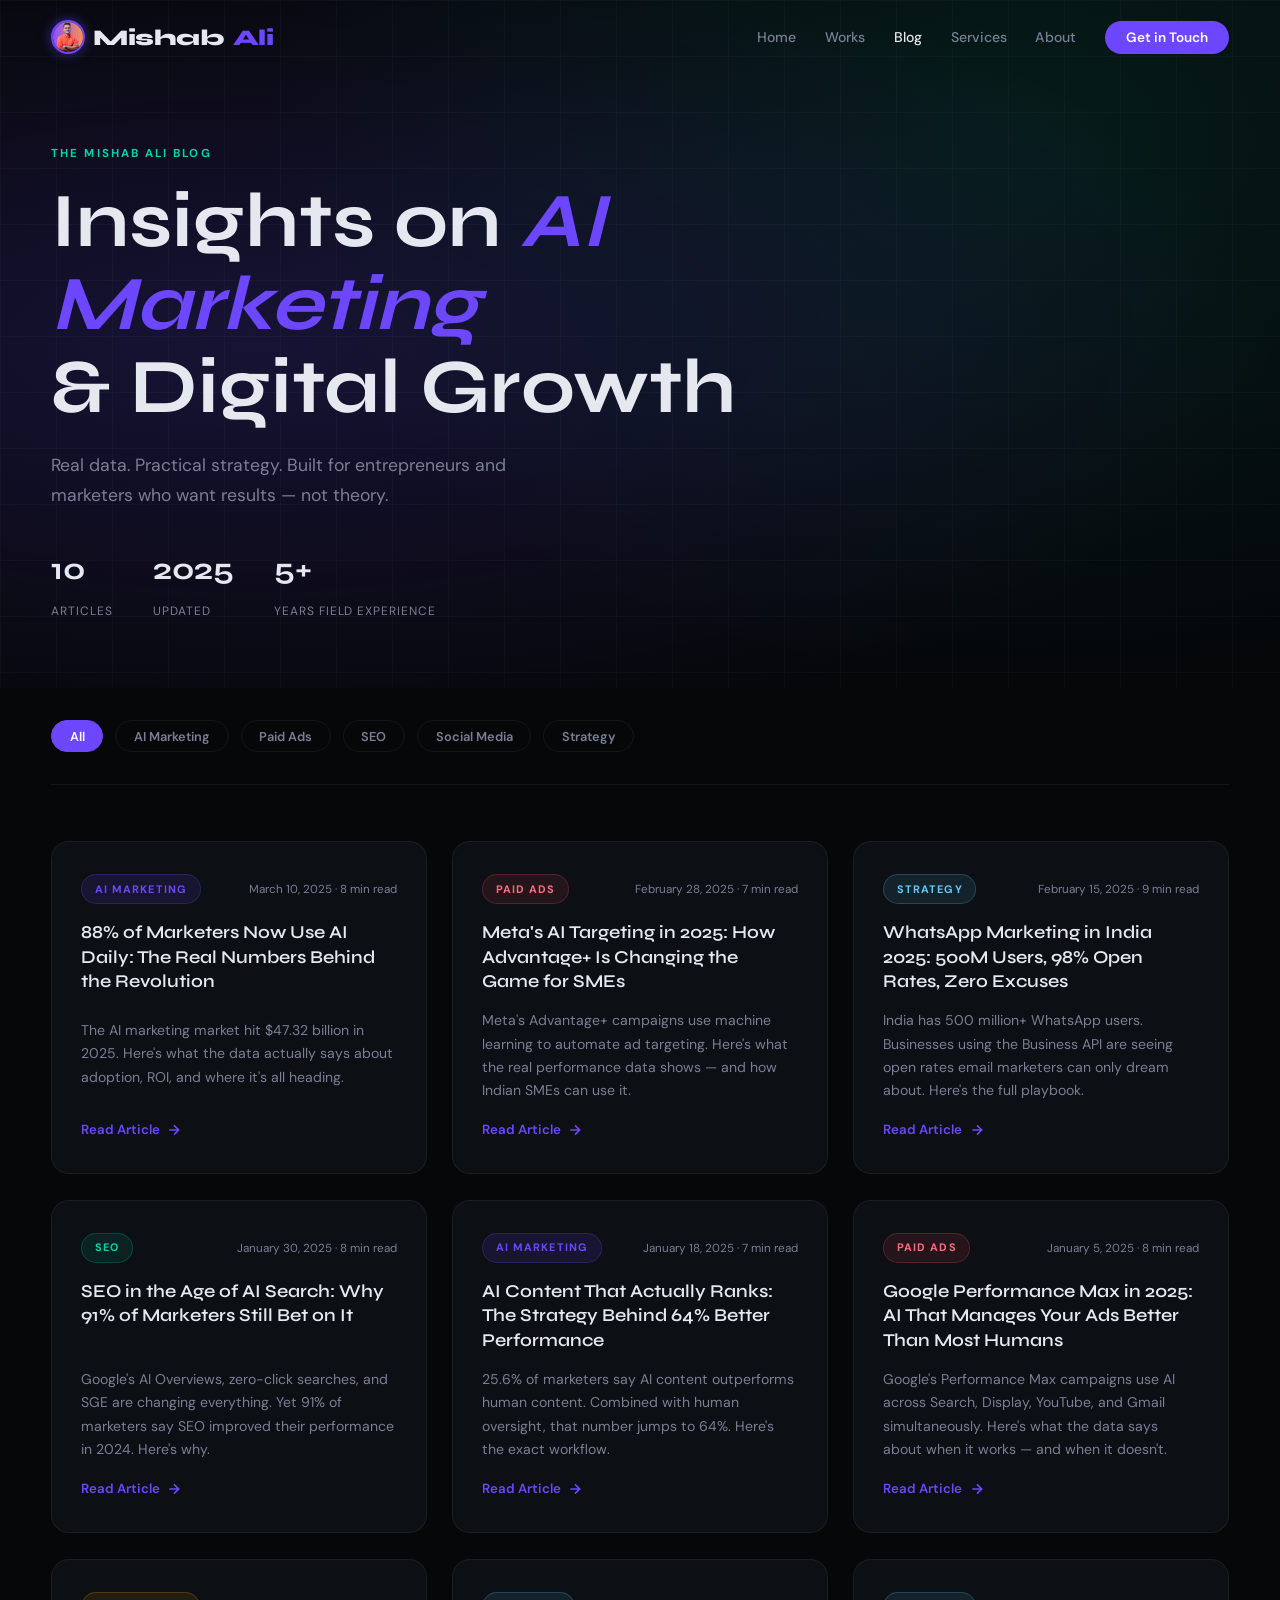
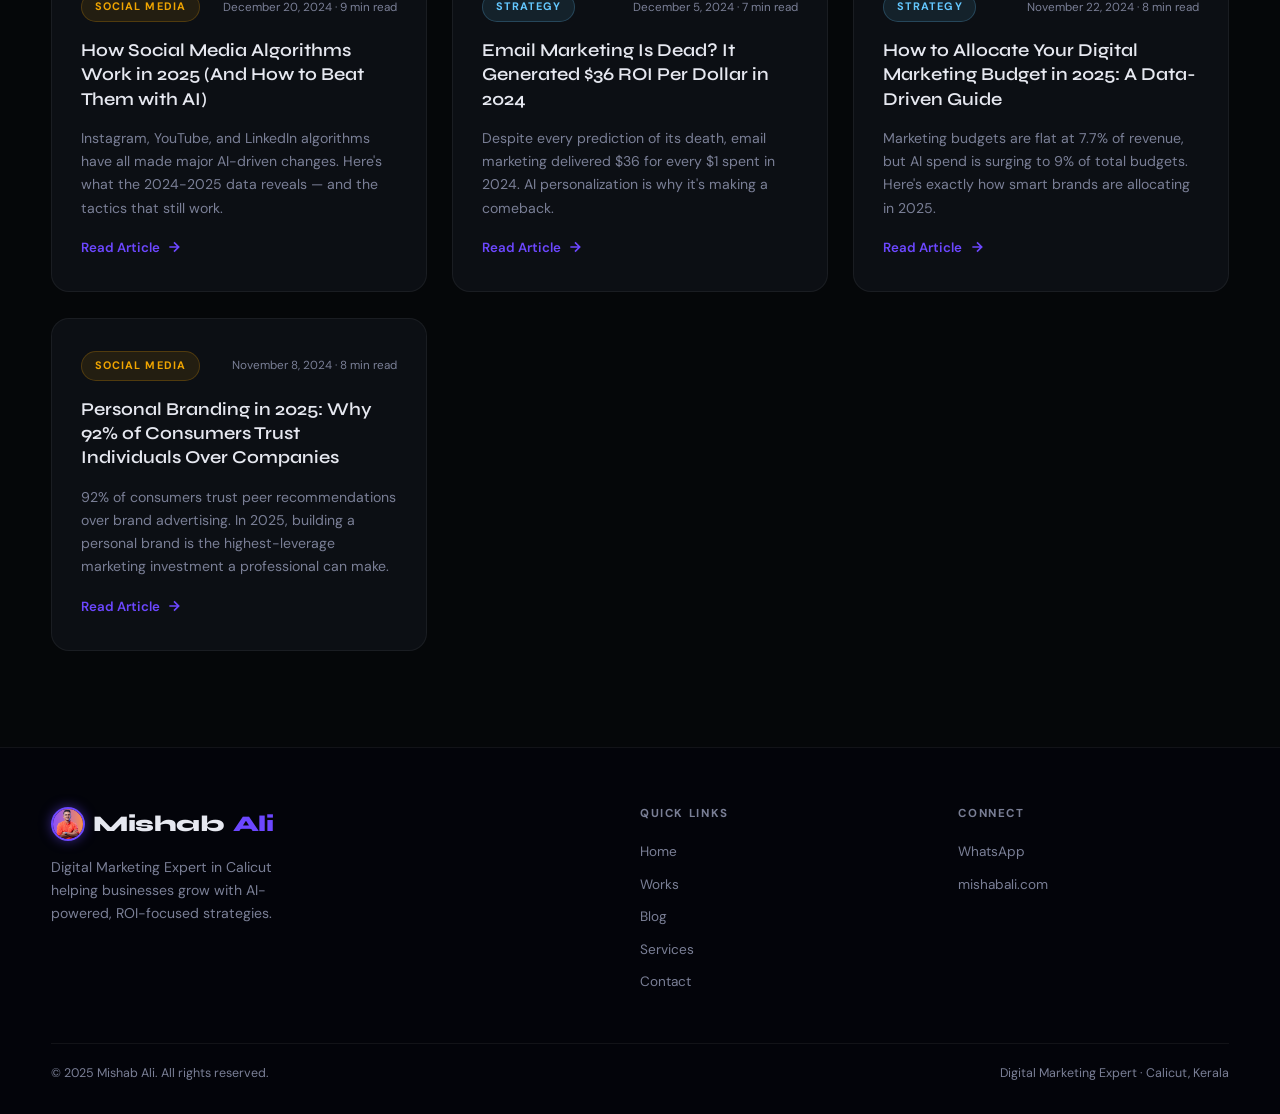
